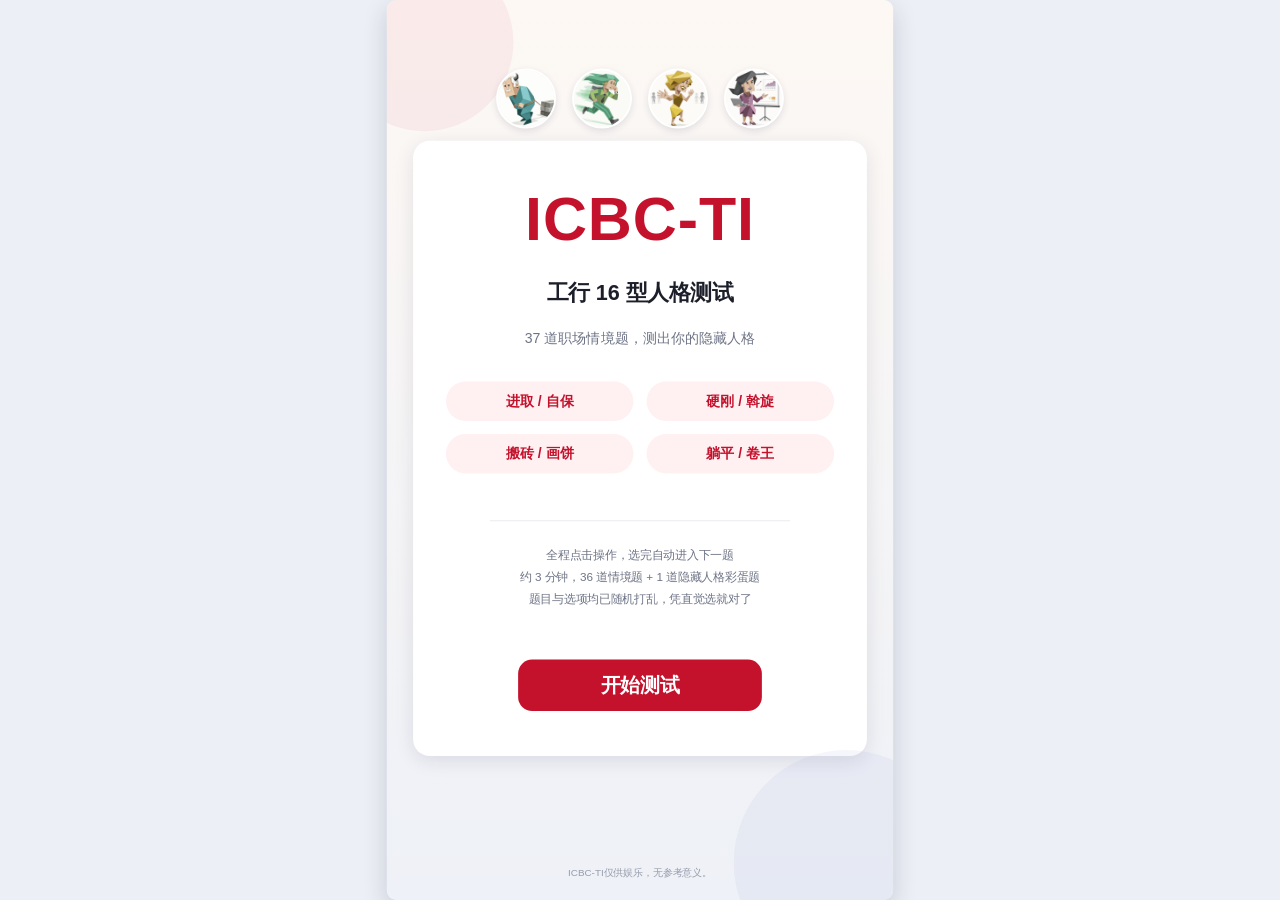
==== index.html @ a3c17bb6 "chore: 根目录兜底重定向到 web/" ====
<!DOCTYPE html>
<html lang="zh-CN">
<head>
<meta charset="utf-8">
<title>ICBC-TI 人格测试</title>
<meta http-equiv="refresh" content="0; url=web/">
<script>location.href = 'web/';</script>
</head>
<body>正在跳转到 ICBC-TI 人格测试…</body>
</html>
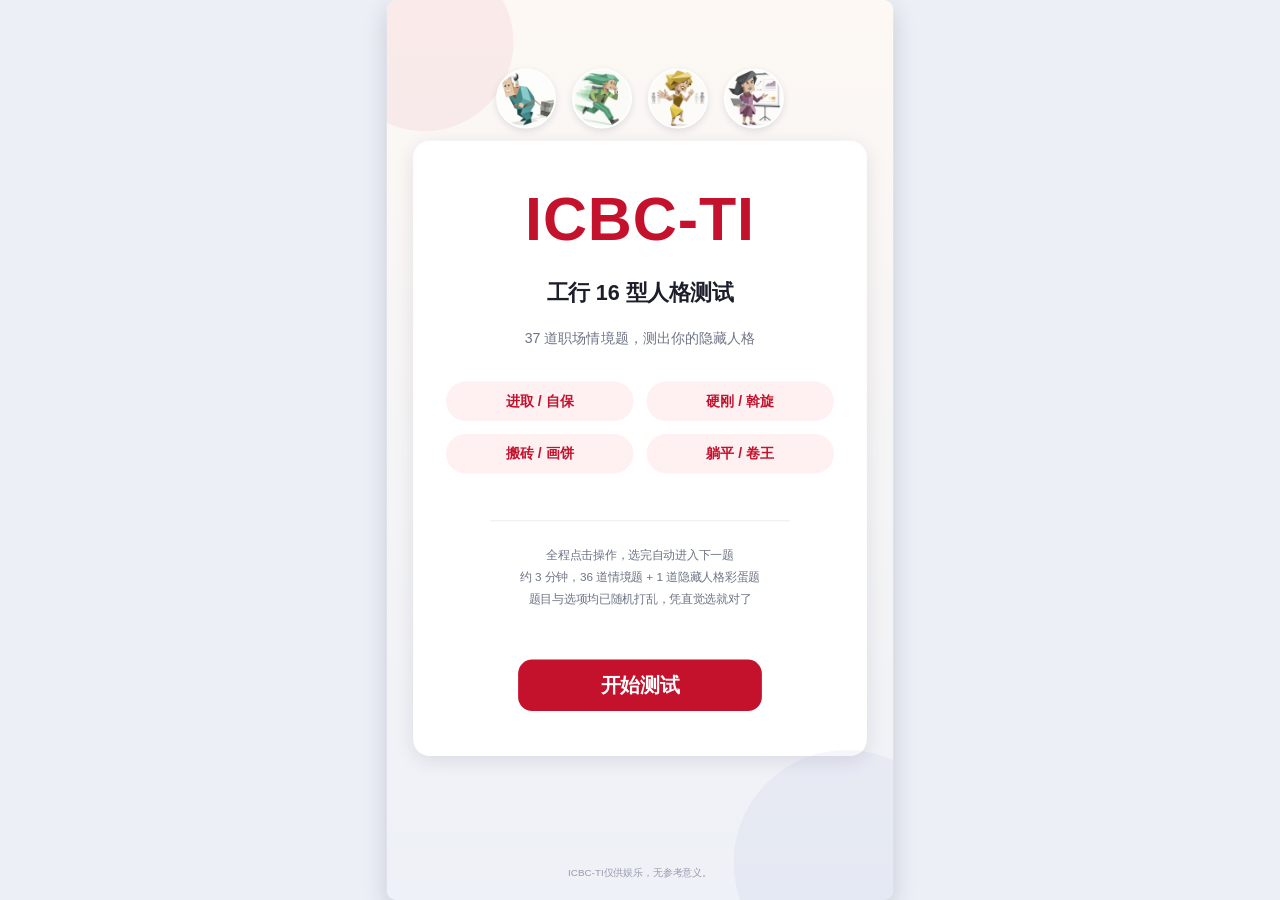
==== commit ea7b0e0b: "fix: 根重定向指向 web/index.html" ====
--- a/index.html
+++ b/index.html
@@ -3,8 +3,8 @@
 <head>
 <meta charset="utf-8">
 <title>ICBC-TI 人格测试</title>
-<meta http-equiv="refresh" content="0; url=web/">
-<script>location.href = 'web/';</script>
+<meta http-equiv="refresh" content="0; url=web/index.html">
+<script>location.href = 'web/index.html';</script>
 </head>
 <body>正在跳转到 ICBC-TI 人格测试…</body>
 </html>
